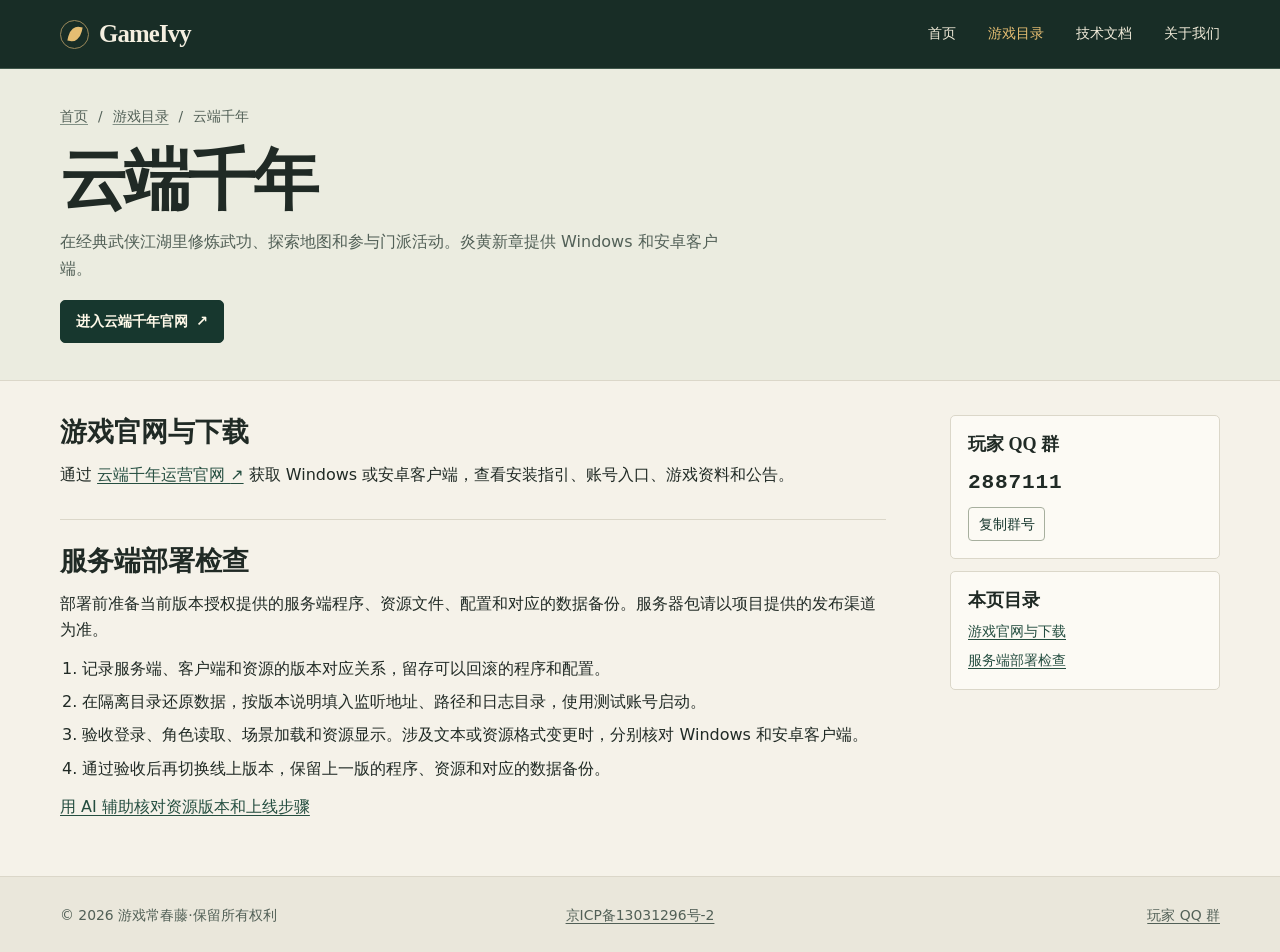
==== 1000y.html @ 652a1745 "初始化 GameIvy 静态站点" ====
<!doctype html>
<html lang="zh-CN">
<head>
  <meta charset="utf-8">
  <meta name="viewport" content="width=device-width, initial-scale=1">
  <meta name="description" content="云端千年炎黄新章运营官网、客户端入口、部署检查与 QQ 群。">
  <title>云端千年 · GameIvy</title>
  <link rel="stylesheet" href="./gameivy.css">
  <script src="./gameivy.js" defer></script>
</head>
<body>
  <a class="skip" href="#main">跳至主要内容</a>
  <header class="site-header">
    <div class="wrap site-bar">
      <a class="brand" href="./" aria-label="GameIvy 首页"><span class="brand-mark" aria-hidden="true"></span>GameIvy</a>
      <nav class="site-nav" aria-label="主导航">
        <a href="./">首页</a>
        <a href="./#games" aria-current="true">游戏目录</a>
        <a href="./ai.html">技术文档</a>
        <a href="./about.html">关于我们</a>
      </nav>
    </div>
  </header>

  <main id="main">
    <div class="article-head">
      <div class="wrap">
        <nav class="breadcrumbs" aria-label="当前位置"><a href="./">首页</a><span aria-hidden="true">/</span><a href="./#games">游戏目录</a><span aria-hidden="true">/</span><span aria-current="page">云端千年</span></nav>
        <h1>云端千年</h1>
        <p>在经典武侠江湖里修炼武功、探索地图和参与门派活动。炎黄新章提供 Windows 和安卓客户端。</p>
        <div class="actions"><a href="https://1000y.gameivy.com/" class="button">进入云端千年官网 <span aria-hidden="true">↗</span></a></div>
      </div>
    </div>
    <div class="wrap article-layout">
      <article class="article">
        <section id="play">
          <h2>游戏官网与下载</h2>
          <p>通过 <a href="https://1000y.gameivy.com/">云端千年运营官网 <span aria-hidden="true">↗</span></a> 获取 Windows 或安卓客户端，查看安装指引、账号入口、游戏资料和公告。</p>
        </section>
        <section id="deploy">
          <h2>服务端部署检查</h2>
          <p>部署前准备当前版本授权提供的服务端程序、资源文件、配置和对应的数据备份。服务器包请以项目提供的发布渠道为准。</p>
          <ol>
            <li>记录服务端、客户端和资源的版本对应关系，留存可以回滚的程序和配置。</li>
            <li>在隔离目录还原数据，按版本说明填入监听地址、路径和日志目录，使用测试账号启动。</li>
            <li>验收登录、角色读取、场景加载和资源显示。涉及文本或资源格式变更时，分别核对 Windows 和安卓客户端。</li>
            <li>通过验收后再切换线上版本，保留上一版的程序、资源和对应的数据备份。</li>
          </ol>
          <p><a href="./ai.html#maintenance">用 AI 辅助核对资源版本和上线步骤</a></p>
        </section>
      </article>
      <aside class="sidebar">
        <section class="side-panel" aria-labelledby="chat-title">
        <h2 id="chat-title">玩家 QQ 群</h2>
        <span class="qq-number" id="qq-group">2887111</span>
        <button class="copy" type="button" data-copy-qq="qq-group" hidden>复制群号</button>
        <span class="copy-status" role="status"></span>
      </section>
        <nav class="side-panel" aria-label="本页目录">
        <h2>本页目录</h2>
        <ul class="jump-list">
          <li><a href="#play">游戏官网与下载</a></li>
          <li><a href="#deploy">服务端部署检查</a></li>
        </ul>
      </nav>
      </aside>
    </div>
  </main>

  <footer class="site-footer">
    <div class="wrap footer-inner">
      <span>© 2026 游戏常春藤·保留所有权利</span>
      <a href="https://beian.miit.gov.cn/">京ICP备13031296号-2</a>
      <a class="footer-community" href="./about.html#community">玩家 QQ 群</a>
    </div>
  </footer>
</body>
</html>
---- gameivy.css ----
:root {
  color-scheme: light;
  --page: #f5f2e9;
  --paper: #fcfaf4;
  --ink: #202a25;
  --quiet: #526057;
  --forest: #17372e;
  --gold: #e5bd72;
  --line: #dbd7c9;
  --serif: "Songti SC", "Noto Serif CJK SC", "SimSun", Georgia, serif;
  font: 16px/1.65 "PingFang SC", "Microsoft YaHei", system-ui, sans-serif;
}

*, *::before, *::after { box-sizing: border-box; }
html { scroll-padding-top: 1rem; }
body { margin: 0; background: var(--page); color: var(--ink); }
a { color: inherit; }
a:focus-visible, button:focus-visible { outline: 2px solid #a16b24; outline-offset: 4px; }
h1, h2, h3, p { margin-top: 0; }
button { font: inherit; }
.wrap { width: min(1160px, calc(100% - 64px)); margin-inline: auto; }
.skip { position: absolute; inset: .65rem auto auto .65rem; padding: .5rem .75rem; transform: translateY(-200%); z-index: 5; background: var(--paper); color: var(--ink); }
.skip:focus { transform: none; }

.site-header { background: #182d26; color: #f4efe0; border-bottom: 1px solid #40574b; }
.site-bar { min-height: 68px; display: flex; align-items: center; justify-content: space-between; gap: 20px; }
.brand { display: inline-flex; align-items: center; gap: 10px; text-decoration: none; font: 700 1.55rem/1 Georgia, serif; letter-spacing: -.035em; white-space: nowrap; }
.brand-mark { width: 29px; height: 29px; display: grid; place-items: center; border: 1px solid #9b895b; border-radius: 50%; }
.brand-mark::before { content: ""; width: 12px; height: 16px; background: var(--gold); border-radius: 75% 0 75% 0; transform: rotate(13deg); }
.site-nav { display: flex; align-items: center; flex-wrap: wrap; gap: clamp(12px, 3vw, 32px); }
.site-nav a { color: #f2ecda; text-decoration: none; font-size: .9rem; padding-block: .45rem; }
.site-nav a:hover, .site-nav [aria-current] { color: var(--gold); }

.hero {
  color: #fff7e6;
  background: linear-gradient(90deg, #102723e8 0%, #1027238a 37%, #10272300 72%), url("gameivy-valley.jpg") 62% center / cover no-repeat, #102723;
  border-bottom: 3px solid #b99a59;
}
.hero-inner { min-height: clamp(400px, 39vw, 495px); display: flex; flex-direction: column; justify-content: center; align-items: flex-start; padding-block: 56px; }
.hero h1 { max-width: 11ch; margin-bottom: 21px; font: 800 clamp(2.8rem, 5.6vw, 5.05rem)/1.13 var(--serif); letter-spacing: -.045em; }
.hero p { max-width: 28em; margin-bottom: 27px; color: #f4ecd8; font-size: clamp(.96rem, 1.45vw, 1.15rem); }
.actions { display: flex; flex-wrap: wrap; align-items: center; gap: 10px; }
.button { display: inline-flex; align-items: center; justify-content: center; gap: .55em; min-height: 43px; padding: .55rem .95rem; border: 1px solid var(--forest); border-radius: 5px; background: var(--forest); color: #fff9e9; text-decoration: none; font-weight: 700; font-size: .9rem; }
.button:hover { background: #254b3d; }
.button.secondary { background: transparent; color: var(--forest); border-color: #adb5a4; }
.button.secondary:hover { background: #e8eadf; }
.hero .button { background: var(--gold); color: #233128; border-color: var(--gold); }
.hero .button.secondary { color: #fff7e6; background: #162d2777; border-color: #e7d69b88; }
.hero .button:hover { background: #f5d590; }
.hero .button.secondary:hover { background: #24483e; }

.home-section { padding-block: 44px 51px; }
.section-heading { display: flex; align-items: baseline; justify-content: space-between; flex-wrap: wrap; gap: 5px 18px; margin-bottom: 19px; }
.section-heading h2 { margin: 0; font: 800 clamp(1.8rem, 3vw, 2.45rem)/1.2 var(--serif); }
.section-heading p { margin: 0; color: var(--quiet); font-size: .93rem; }
.module-grid { display: grid; grid-template-columns: repeat(3, minmax(0, 1fr)); gap: 14px; }
.module-card { min-width: 0; display: flex; flex-direction: column; border: 1px solid var(--line); border-top: 3px solid var(--accent, #62794d); border-radius: 5px; background: var(--paper); padding: 20px; }
.module-card:hover { border-color: var(--accent, #62794d); }
.module-card h3 { margin-bottom: 8px; font: 800 1.48rem/1.35 var(--serif); }
.module-card p { color: var(--quiet); margin-bottom: 17px; font-size: .9rem; }
.world-type { margin-bottom: 8px; color: var(--accent, #62794d); font-size: .77rem; font-weight: 700; }
.card-links { display: flex; gap: 6px 14px; flex-wrap: wrap; margin-top: auto; }
.text-link { color: #234b3d; font-size: .88rem; font-weight: 700; text-underline-offset: .22em; text-decoration-color: #728477; }
.text-link:hover { color: #773f22; text-decoration-color: currentColor; }
.wow { --accent: #806038; }
.thousand { --accent: #92503d; }
.crossgate { --accent: #855775; }
.minecraft { --accent: #526b3d; }
.mud { --accent: #3e626b; }
.about { --accent: #666458; }

.article-head { padding-block: 36px 37px; border-bottom: 1px solid var(--line); background: #ebece0; }
.breadcrumbs { display: flex; flex-wrap: wrap; gap: 6px 10px; align-items: center; margin-bottom: 17px; font-size: .85rem; color: var(--quiet); }
.breadcrumbs a { text-decoration-color: #829186; text-underline-offset: .2em; }
.article-head h1 { margin-bottom: 11px; font: 800 clamp(2.55rem, 6vw, 4.2rem)/1.1 var(--serif); letter-spacing: -.045em; }
.article-head p { max-width: 42rem; margin: 0; color: var(--quiet); }
.article-head .actions { margin-top: 18px; }
.article-layout { display: grid; grid-template-columns: minmax(0, 1fr) minmax(216px, 270px); gap: clamp(28px, 5vw, 68px); align-items: start; padding-block: 34px 56px; }
.article-layout.solo { grid-template-columns: minmax(0, 780px); }
.article { min-width: 0; }
.article section + section { margin-top: 30px; padding-top: 24px; border-top: 1px solid var(--line); }
.article h2 { margin-bottom: 12px; font: 800 1.68rem/1.3 var(--serif); }
.article h3 { margin: 20px 0 8px; font-size: 1rem; }
.article p, .article ul, .article ol { margin-block: 0 12px; }
.article p:last-child, .article li p { margin-bottom: 0; }
.article ol, .article ul { padding-inline-start: 1.4em; }
.article li + li { margin-top: 7px; }
.article a:not(.button), .sidebar a { color: #254e40; text-underline-offset: .2em; }
.download-list { display: grid; gap: 9px; margin-block: 12px; }
.download { display: flex; justify-content: space-between; align-items: center; gap: 12px; padding: 12px 14px; background: var(--paper); border: 1px solid var(--line); border-radius: 5px; }
.download strong { display: block; }
.download small { display: block; color: var(--quiet); }
.download a { white-space: nowrap; font-size: .87rem; font-weight: 700; }
.note { padding: 12px 14px; background: #efeade; border-left: 3px solid #a88547; }
pre { overflow-x: auto; padding: 14px; border-radius: 5px; background: #21352d; color: #fff4dc; font-size: .88rem; }
code, .qq-number { font-family: ui-monospace, "Cascadia Mono", Consolas, monospace; }
:not(pre) > code { padding: .06em .24em; background: #ebe8dc; border-radius: 3px; overflow-wrap: anywhere; }

.sidebar { display: grid; gap: 12px; }
.side-panel { padding: 17px; border: 1px solid var(--line); background: var(--paper); border-radius: 5px; }
.side-panel h2 { margin: 0 0 8px; font: 800 1.13rem/1.3 var(--serif); }
.side-panel p { margin-bottom: 8px; }
.qq-number { display: block; margin-bottom: 7px; font-size: 1.32rem; font-weight: 700; letter-spacing: .04em; }
.copy { padding: .3rem .6rem; border: 1px solid #a7af9e; color: var(--forest); background: transparent; border-radius: 4px; cursor: pointer; font-size: .85rem; }
.copy:hover { background: #e8eadf; }
.copy-status { display: block; color: var(--quiet); font-size: .82rem; }
.copy-status:not(:empty) { margin-top: 5px; }
.jump-list { margin: 0; padding: 0; list-style: none; font-size: .88rem; }
.jump-list li + li { margin-top: 5px; }
.community-links { padding: 0 !important; list-style: none; }
.community-links li { display: flex; justify-content: space-between; flex-wrap: wrap; gap: 7px; padding: 8px 0; border-bottom: 1px solid var(--line); }
.community-links .qq-number { display: inline; margin: 0; font-size: .96rem; }

.site-footer { background: #eae7db; border-top: 1px solid var(--line); color: var(--quiet); }
.footer-inner { display: grid; grid-template-columns: minmax(0, 1fr) auto minmax(0, 1fr); align-items: center; gap: 7px 22px; min-height: 75px; padding-block: 13px; font-size: .87rem; }
.footer-inner a { text-underline-offset: .2em; }
.footer-community { justify-self: end; }

@media (max-width: 860px) {
  .module-grid { grid-template-columns: repeat(2, minmax(0, 1fr)); }
  .hero { background-position: 62% center; }
}

@media (max-width: 620px) {
  .wrap { width: calc(100% - 36px); }
  .site-bar { min-height: auto; display: grid; justify-content: start; gap: 9px; padding-block: 13px; }
  .site-nav { gap: 4px 15px; }
  .site-nav a { font-size: .82rem; padding-block: .22rem; }
  .hero { background-image: linear-gradient(90deg, #102723e8 0%, #102723a8 55%, #10272359 100%), url("gameivy-valley.jpg"); background-position: 66% center; }
  .hero-inner { min-height: 355px; padding-block: 39px; }
  .hero h1 { font-size: clamp(2.5rem, 10vw, 3.35rem); }
  .home-section { padding-block: 32px 38px; }
  .section-heading { display: block; }
  .section-heading p { margin-top: 5px; }
  .module-grid, .article-layout { grid-template-columns: minmax(0, 1fr); }
  .article-head { padding-block: 27px; }
  .sidebar:has(.copy) { grid-row: 1; }
  .sidebar:not(:has(.copy)) { display: none; }
  .article-layout { gap: 24px; padding-block: 25px 38px; }
  .sidebar nav.side-panel { display: none; }
  .footer-inner { grid-template-columns: minmax(0, 1fr); text-align: center; }
  .footer-community { justify-self: center; }
}
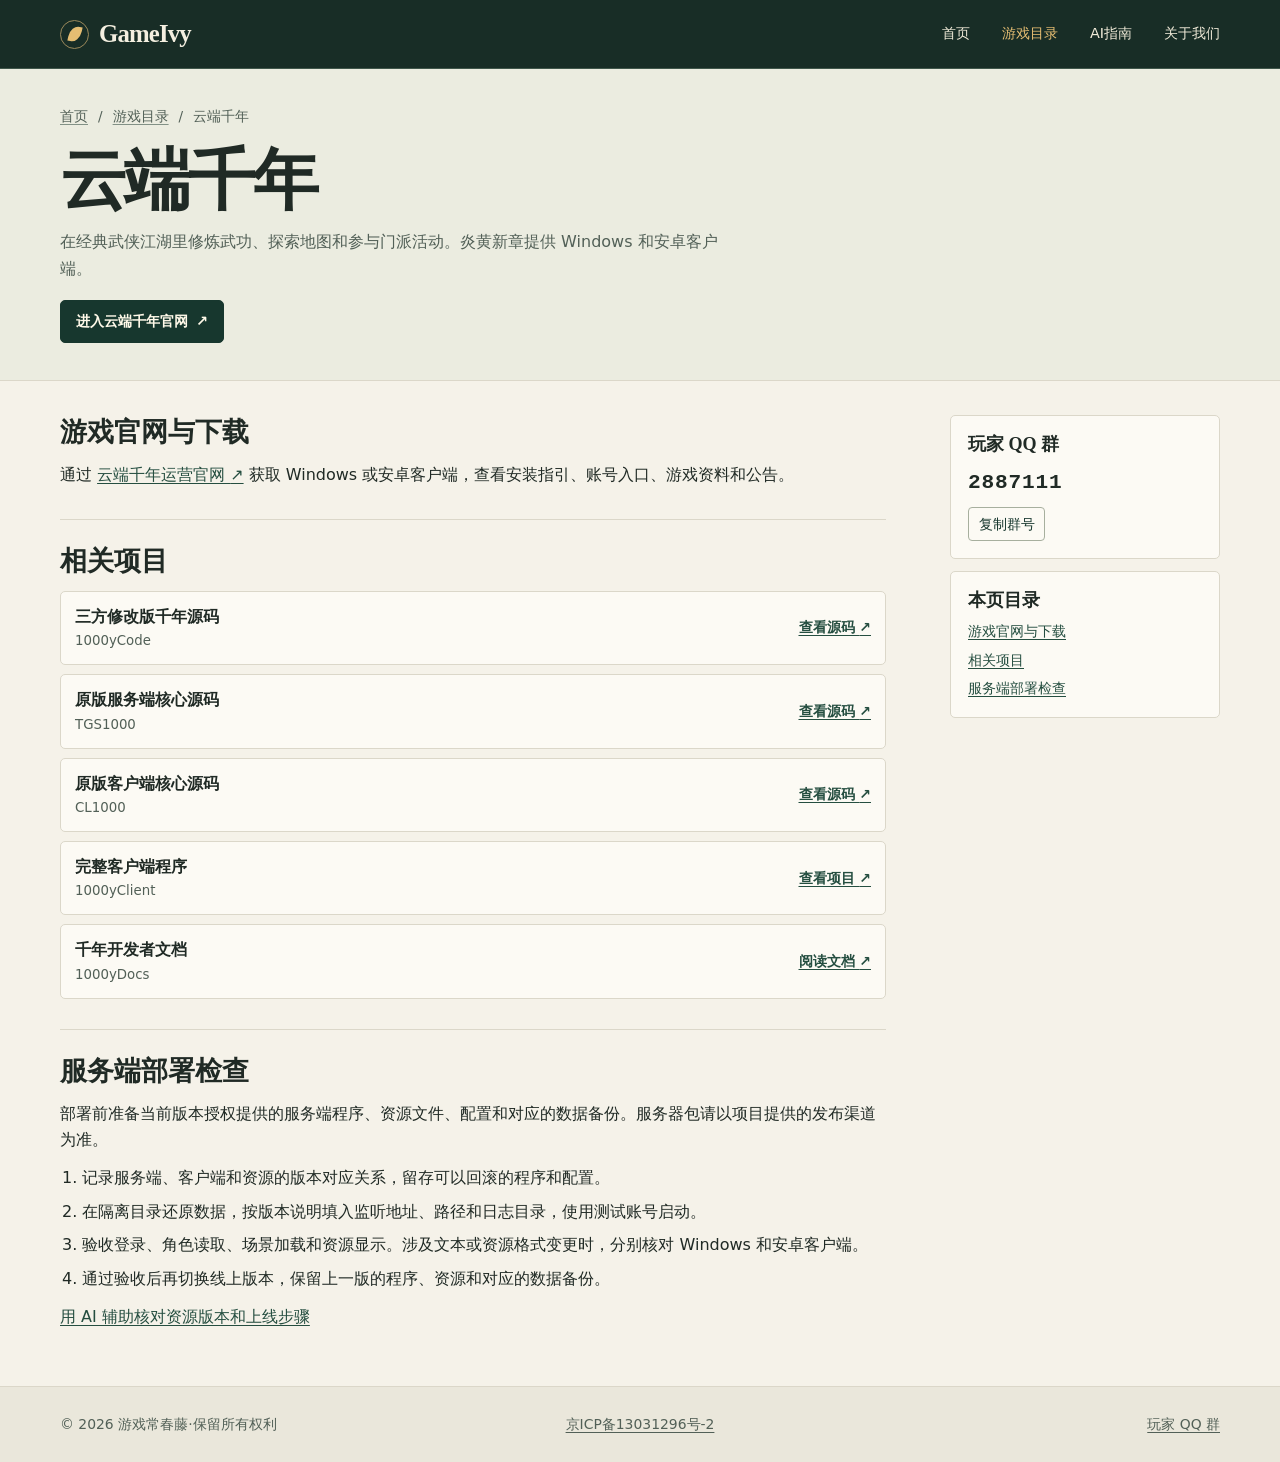
==== commit cfd89185: "更新游戏资源、AI指南和站点图标" ====
--- a/1000y.html
+++ b/1000y.html
@@ -16,7 +16,7 @@
       <nav class="site-nav" aria-label="主导航">
         <a href="./">首页</a>
         <a href="./#games" aria-current="true">游戏目录</a>
-        <a href="./ai.html">技术文档</a>
+        <a href="./ai.html">AI指南</a>
         <a href="./about.html">关于我们</a>
       </nav>
     </div>
@@ -28,14 +28,39 @@
         <nav class="breadcrumbs" aria-label="当前位置"><a href="./">首页</a><span aria-hidden="true">/</span><a href="./#games">游戏目录</a><span aria-hidden="true">/</span><span aria-current="page">云端千年</span></nav>
         <h1>云端千年</h1>
         <p>在经典武侠江湖里修炼武功、探索地图和参与门派活动。炎黄新章提供 Windows 和安卓客户端。</p>
-        <div class="actions"><a href="https://1000y.gameivy.com/" class="button">进入云端千年官网 <span aria-hidden="true">↗</span></a></div>
+        <div class="actions"><a href="https://1000y.gameivy.com/" class="button" target="_blank" rel="noopener">进入云端千年官网 <span aria-hidden="true">↗</span></a></div>
       </div>
     </div>
     <div class="wrap article-layout">
       <article class="article">
         <section id="play">
           <h2>游戏官网与下载</h2>
-          <p>通过 <a href="https://1000y.gameivy.com/">云端千年运营官网 <span aria-hidden="true">↗</span></a> 获取 Windows 或安卓客户端，查看安装指引、账号入口、游戏资料和公告。</p>
+          <p>通过 <a href="https://1000y.gameivy.com/" target="_blank" rel="noopener">云端千年运营官网 <span aria-hidden="true">↗</span></a> 获取 Windows 或安卓客户端，查看安装指引、账号入口、游戏资料和公告。</p>
+        </section>
+        <section id="projects">
+          <h2>相关项目</h2>
+          <div class="download-list">
+            <div class="download">
+              <div><strong>三方修改版千年源码</strong><small>1000yCode</small></div>
+              <a href="https://github.com/oiuv/1000yCode.git" aria-label="查看源码 · 1000yCode" target="_blank" rel="noopener">查看源码 <span aria-hidden="true">↗</span></a>
+            </div>
+            <div class="download">
+              <div><strong>原版服务端核心源码</strong><small>TGS1000</small></div>
+              <a href="https://github.com/oiuv/TGS1000.git" aria-label="查看源码 · TGS1000" target="_blank" rel="noopener">查看源码 <span aria-hidden="true">↗</span></a>
+            </div>
+            <div class="download">
+              <div><strong>原版客户端核心源码</strong><small>CL1000</small></div>
+              <a href="https://github.com/oiuv/CL1000.git" aria-label="查看源码 · CL1000" target="_blank" rel="noopener">查看源码 <span aria-hidden="true">↗</span></a>
+            </div>
+            <div class="download">
+              <div><strong>完整客户端程序</strong><small>1000yClient</small></div>
+              <a href="https://github.com/oiuv/1000yClient.git" aria-label="查看项目 · 1000yClient" target="_blank" rel="noopener">查看项目 <span aria-hidden="true">↗</span></a>
+            </div>
+            <div class="download">
+              <div><strong>千年开发者文档</strong><small>1000yDocs</small></div>
+              <a href="https://github.com/oiuv/1000yDocs.git" aria-label="阅读文档 · 1000yDocs" target="_blank" rel="noopener">阅读文档 <span aria-hidden="true">↗</span></a>
+            </div>
+          </div>
         </section>
         <section id="deploy">
           <h2>服务端部署检查</h2>
@@ -60,6 +85,7 @@
         <h2>本页目录</h2>
         <ul class="jump-list">
           <li><a href="#play">游戏官网与下载</a></li>
+          <li><a href="#projects">相关项目</a></li>
           <li><a href="#deploy">服务端部署检查</a></li>
         </ul>
       </nav>
@@ -70,7 +96,7 @@
   <footer class="site-footer">
     <div class="wrap footer-inner">
       <span>© 2026 游戏常春藤·保留所有权利</span>
-      <a href="https://beian.miit.gov.cn/">京ICP备13031296号-2</a>
+      <a href="https://beian.miit.gov.cn/" target="_blank" rel="noopener">京ICP备13031296号-2</a>
       <a class="footer-community" href="./about.html#community">玩家 QQ 群</a>
     </div>
   </footer>
